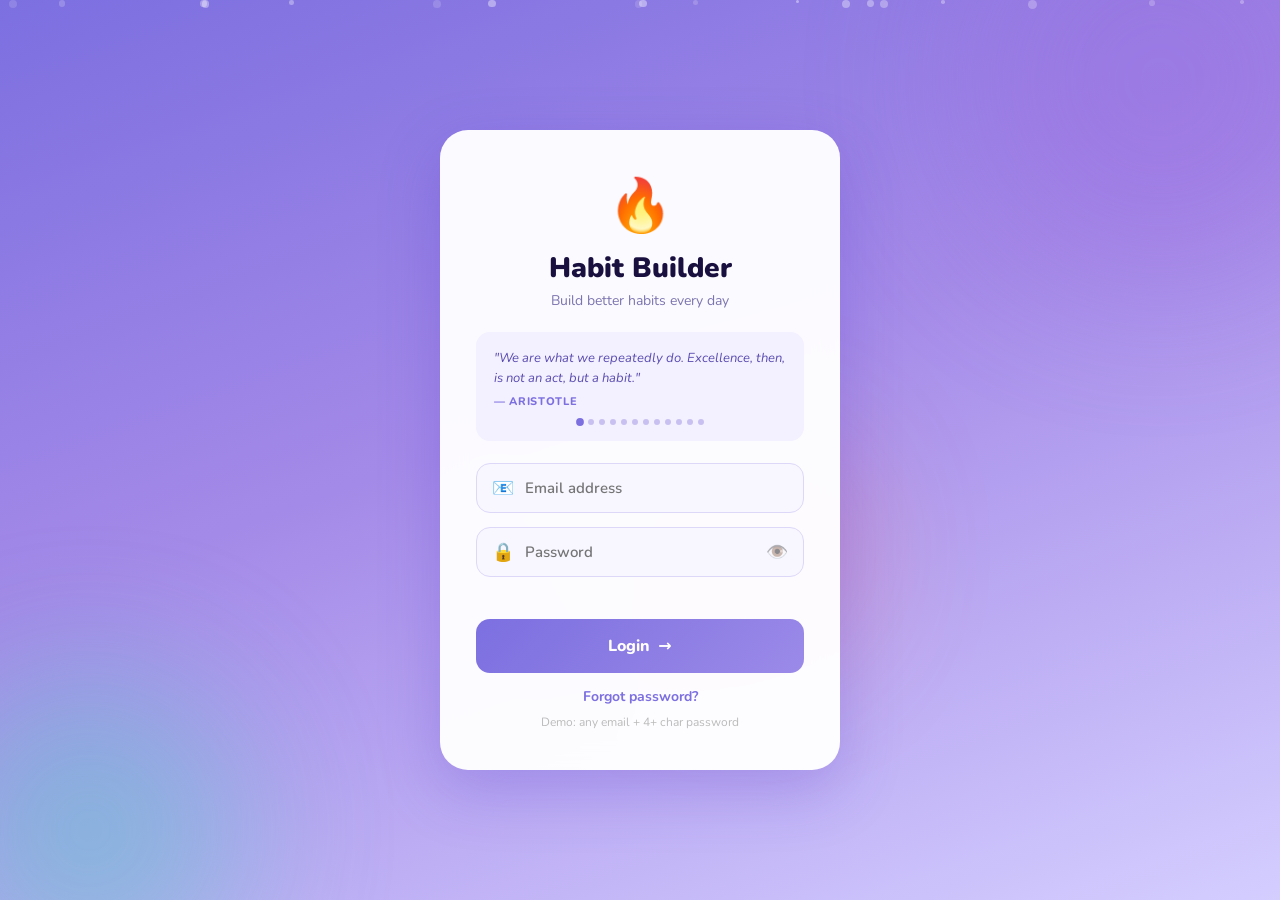
==== index.html @ f7f8a134 "Rename Index.html to index.html" ====
<!DOCTYPE html>
<html lang="en">
<head>
  <meta charset="UTF-8" />
  <meta name="viewport" content="width=device-width, initial-scale=1.0" />
  <title>Habit Builder — Login</title>
  <link rel="stylesheet" href="css/global.css" />
  <link rel="stylesheet" href="css/login.css" />
  <link rel="preconnect" href="https://fonts.googleapis.com" />
  <link href="https://fonts.googleapis.com/css2?family=Nunito:wght@400;600;700;800;900&display=swap" rel="stylesheet" />
</head>
<body>

  <!-- Animated background blobs -->
  <div class="blob blob-1"></div>
  <div class="blob blob-2"></div>
  <div class="blob blob-3"></div>

  <!-- Floating particles -->
  <div class="particles" id="particles"></div>

  <div class="login-wrapper">
    <div class="login-card" id="loginCard">

      <!-- Brand -->
      <div class="brand">
        <div class="brand-icon">🔥</div>
        <h1 class="brand-title">Habit Builder</h1>
        <p class="brand-sub">Build better habits every day</p>
      </div>

      <!-- Rotating Quote -->
      <div class="quote-box" id="quoteBox">
        <p class="quote-text" id="quoteText"></p>
        <p class="quote-author" id="quoteAuthor"></p>
        <div class="quote-dots" id="quoteDots"></div>
      </div>

      <!-- Login Form -->
      <div id="loginForm">
        <div class="input-group">
          <span class="input-icon">📧</span>
          <input type="email" id="emailInput" class="form-input" placeholder="Email address" autocomplete="off" />
        </div>
        <div class="input-group">
          <span class="input-icon">🔒</span>
          <input type="password" id="passwordInput" class="form-input" placeholder="Password" />
          <span class="toggle-pass" id="togglePass">👁️</span>
        </div>
        <p class="error-msg" id="errorMsg"></p>
        <button class="btn-login" id="loginBtn" onclick="handleLogin()">
          <span>Login</span>
          <span class="btn-arrow">→</span>
        </button>
        <p class="forgot-link" onclick="showForgot()">Forgot password?</p>
        <p class="demo-hint">Demo: any email + 4+ char password</p>
      </div>

      <!-- Forgot Password Form -->
      <div id="forgotForm" style="display:none">
        <p class="forgot-desc">Enter your email to receive a reset link.</p>
        <div class="input-group">
          <span class="input-icon">📧</span>
          <input type="email" id="forgotEmail" class="form-input" placeholder="Your email" />
        </div>
        <button class="btn-login" onclick="sendReset()">Send Reset Link</button>
        <p class="forgot-link" onclick="showLogin()">← Back to login</p>
      </div>

    </div>
  </div>

  <script src="js/quotes.js"></script>
  <script src="js/login.js"></script>
  <script src="js/particles.js"></script>
</body>
</html>
---- css/global.css ----
/* ===== global.css ===== */
@import url('https://fonts.googleapis.com/css2?family=Nunito:wght@400;600;700;800;900&display=swap');

:root {
  --accent: #7C6FE0;
  --accent-light: #9b8ae8;
  --accent-pale: #f0effe;
  --bg: #f0effe;
  --card: #ffffff;
  --text: #1a1040;
  --muted: #7c74b0;
  --border: #e8e6ff;
  --danger: #e74c3c;
  --success: #4ECDC4;
  --radius-sm: 10px;
  --radius-md: 16px;
  --radius-lg: 22px;
  --shadow: 0 2px 16px rgba(124,111,224,0.10);
  --shadow-lg: 0 8px 32px rgba(124,111,224,0.18);
  --transition: 0.22s cubic-bezier(.4,0,.2,1);
}

[data-theme="dark"] {
  --bg: #0f0f1a;
  --card: #1a1a2e;
  --text: #e8e6ff;
  --muted: #8b86b8;
  --border: #2e2b50;
  --accent-pale: #1e1d38;
  --shadow: 0 2px 16px rgba(0,0,0,0.35);
  --shadow-lg: 0 8px 32px rgba(0,0,0,0.5);
}

*, *::before, *::after { box-sizing: border-box; margin: 0; padding: 0; }

html { font-size: 16px; }

body {
  font-family: 'Nunito', system-ui, sans-serif;
  background: var(--bg);
  color: var(--text);
  min-height: 100vh;
  transition: background var(--transition), color var(--transition);
  overflow-x: hidden;
}

a { color: inherit; text-decoration: none; }
button { font-family: inherit; cursor: pointer; border: none; outline: none; }
input { font-family: inherit; }
input:focus { outline: none; }

/* ── Shared components ── */

.toast {
  position: fixed;
  bottom: 90px;
  left: 50%;
  transform: translateX(-50%) translateY(20px);
  background: var(--accent);
  color: #fff;
  padding: 11px 24px;
  border-radius: 50px;
  font-size: 14px;
  font-weight: 700;
  z-index: 9000;
  opacity: 0;
  pointer-events: none;
  white-space: nowrap;
  transition: opacity 0.3s, transform 0.3s;
  box-shadow: 0 4px 20px rgba(124,111,224,0.4);
}
.toast.show {
  opacity: 1;
  transform: translateX(-50%) translateY(0);
}
.toast.error { background: var(--danger); }

/* Modal */
.modal-overlay {
  position: fixed; inset: 0;
  background: rgba(0,0,0,0.5);
  z-index: 800;
  display: flex; align-items: flex-end; justify-content: center;
  opacity: 0; pointer-events: none;
  transition: opacity var(--transition);
}
.modal-overlay.open { opacity: 1; pointer-events: all; }

.modal-card {
  background: var(--card);
  border-radius: 24px 24px 0 0;
  padding: 28px 22px 40px;
  width: 100%; max-width: 480px;
  transform: translateY(40px);
  transition: transform var(--transition);
}
.modal-overlay.open .modal-card { transform: translateY(0); }

.modal-header {
  display: flex; justify-content: space-between; align-items: center;
  margin-bottom: 20px;
}
.modal-header h3 { font-size: 18px; font-weight: 800; color: var(--text); }
.close-btn {
  width: 32px; height: 32px; border-radius: 50%;
  background: var(--border); color: var(--muted);
  font-size: 14px; display: flex; align-items: center; justify-content: center;
}

.modal-input {
  width: 100%; padding: 14px 18px;
  border: 1.5px solid var(--border);
  border-radius: var(--radius-sm);
  font-size: 15px; font-weight: 600;
  background: var(--accent-pale); color: var(--text);
  margin-bottom: 18px;
  transition: border var(--transition);
}
.modal-input:focus { border-color: var(--accent); }

.modal-label {
  font-size: 12px; font-weight: 700; color: var(--muted);
  text-transform: uppercase; letter-spacing: .07em;
  margin-bottom: 10px;
}

.emoji-grid {
  display: flex; flex-wrap: wrap; gap: 8px; margin-bottom: 18px;
}
.emoji-item {
  width: 42px; height: 42px; border-radius: 12px;
  border: 2px solid var(--border);
  display: flex; align-items: center; justify-content: center;
  font-size: 20px; cursor: pointer;
  transition: border var(--transition), background var(--transition);
}
.emoji-item.selected { border-color: var(--accent); background: rgba(124,111,224,0.12); }

.color-grid {
  display: flex; flex-wrap: wrap; gap: 10px; margin-bottom: 22px;
}
.color-dot {
  width: 32px; height: 32px; border-radius: 50%; cursor: pointer;
  border: 3px solid transparent;
  transition: border var(--transition), transform var(--transition);
}
.color-dot.selected { border-color: var(--text); transform: scale(1.15); }

.btn-add {
  width: 100%; padding: 15px;
  border-radius: var(--radius-md);
  background: linear-gradient(135deg, var(--accent), var(--accent-light));
  color: #fff; font-size: 16px; font-weight: 800;
  transition: transform var(--transition), box-shadow var(--transition);
}
.btn-add:hover { transform: scale(1.02); box-shadow: 0 6px 24px rgba(124,111,224,0.35); }

.modal-actions { display: flex; gap: 10px; }
.btn-delete {
  flex: 1; padding: 14px;
  border-radius: var(--radius-md);
  border: 1.5px solid var(--danger);
  background: transparent; color: var(--danger);
  font-size: 14px; font-weight: 800;
  transition: background var(--transition);
}
.btn-delete:hover { background: rgba(231,76,60,0.08); }
.btn-save {
  flex: 2; padding: 14px;
  border-radius: var(--radius-md);
  background: linear-gradient(135deg, var(--accent), var(--accent-light));
  color: #fff; font-size: 14px; font-weight: 800;
  border: 1.5px solid transparent;
  transition: transform var(--transition);
}
.btn-save:hover { transform: scale(1.02); }

/* Progress bar */
.progress-bar {
  height: 6px; border-radius: 6px;
  background: var(--border); overflow: hidden; margin-top: 10px;
}
.progress-fill {
  height: 100%; border-radius: 6px;
  background: linear-gradient(90deg, var(--accent), var(--success));
  transition: width 0.6s cubic-bezier(.4,0,.2,1);
}

/* Empty state */
.empty-state {
  text-align: center; padding: 48px 20px; color: var(--muted);
}
.empty-emoji { font-size: 52px; margin-bottom: 12px; }
.empty-state p { font-size: 15px; line-height: 1.6; }
---- css/login.css ----
/* ===== login.css ===== */

body {
  background: linear-gradient(160deg, #7C6FE0 0%, #a48ae8 45%, #d4ceff 100%);
  min-height: 100vh;
  display: flex;
  align-items: center;
  justify-content: center;
  overflow: hidden;
}

/* Animated gradient blobs */
.blob {
  position: fixed;
  border-radius: 50%;
  filter: blur(80px);
  opacity: 0.45;
  animation: blobFloat 8s ease-in-out infinite;
  pointer-events: none;
}
.blob-1 {
  width: 400px; height: 400px;
  background: #9b6fe0;
  top: -120px; right: -80px;
  animation-delay: 0s;
}
.blob-2 {
  width: 300px; height: 300px;
  background: #4ecdc4;
  bottom: -80px; left: -60px;
  animation-delay: -3s;
}
.blob-3 {
  width: 200px; height: 200px;
  background: #ff6b6b;
  top: 50%; left: 50%;
  animation-delay: -5s;
}

@keyframes blobFloat {
  0%, 100% { transform: translate(0, 0) scale(1); }
  33% { transform: translate(20px, -20px) scale(1.05); }
  66% { transform: translate(-15px, 15px) scale(0.97); }
}

/* Particles */
.particles { position: fixed; inset: 0; pointer-events: none; }
.particle {
  position: absolute;
  width: 6px; height: 6px;
  border-radius: 50%;
  background: rgba(255,255,255,0.6);
  animation: particleDrift linear infinite;
}
@keyframes particleDrift {
  0%   { transform: translateY(100vh) scale(0); opacity: 0; }
  10%  { opacity: 1; }
  90%  { opacity: 1; }
  100% { transform: translateY(-100px) scale(1); opacity: 0; }
}

/* Login wrapper & card */
.login-wrapper {
  width: 100%; max-width: 440px;
  padding: 20px;
  position: relative; z-index: 10;
  animation: slideUp 0.6s cubic-bezier(.4,0,.2,1) both;
}
@keyframes slideUp {
  from { opacity: 0; transform: translateY(32px); }
  to   { opacity: 1; transform: translateY(0); }
}

.login-card {
  background: rgba(255,255,255,0.96);
  border-radius: 28px;
  padding: 40px 36px;
  box-shadow: 0 20px 60px rgba(80,50,200,0.25);
  backdrop-filter: blur(12px);
}

/* Brand */
.brand { text-align: center; margin-bottom: 22px; }
.brand-icon {
  font-size: 52px;
  display: block; margin-bottom: 8px;
  animation: iconPop 0.8s cubic-bezier(.4,0,.2,1) both 0.2s;
}
@keyframes iconPop {
  0%   { transform: scale(0) rotate(-20deg); opacity: 0; }
  80%  { transform: scale(1.1) rotate(4deg); }
  100% { transform: scale(1) rotate(0); opacity: 1; }
}
.brand-title { font-size: 28px; font-weight: 900; color: #1a1040; margin-bottom: 4px; }
.brand-sub   { font-size: 14px; color: #7c74b0; }

/* Quote box */
.quote-box {
  background: #f3f0ff;
  border-radius: 14px;
  padding: 16px 18px;
  margin-bottom: 22px;
  min-height: 86px;
  display: flex;
  flex-direction: column;
  justify-content: center;
  position: relative;
  overflow: hidden;
}
.quote-text {
  font-size: 13px; font-style: italic;
  color: #5a4db0; line-height: 1.55;
  transition: opacity 0.5s, transform 0.5s;
}
.quote-text.fade-out { opacity: 0; transform: translateY(-8px); }
.quote-text.fade-in  { opacity: 1; transform: translateY(0); }
.quote-author {
  font-size: 11px; font-weight: 800;
  color: var(--accent, #7C6FE0);
  margin-top: 6px;
  text-transform: uppercase; letter-spacing: .06em;
}
.quote-dots {
  display: flex; gap: 5px;
  justify-content: center; margin-top: 10px;
}
.quote-dot {
  width: 6px; height: 6px; border-radius: 50%;
  background: #c8c0f0;
  transition: background 0.3s, transform 0.3s;
}
.quote-dot.active { background: #7C6FE0; transform: scale(1.3); }

/* Input group */
.input-group {
  position: relative;
  margin-bottom: 14px;
}
.input-icon {
  position: absolute; left: 16px; top: 50%;
  transform: translateY(-50%); font-size: 18px;
  pointer-events: none;
}
.form-input {
  width: 100%; padding: 14px 18px 14px 48px;
  border-radius: 14px;
  border: 1.5px solid #ddd8f8;
  font-size: 15px; font-weight: 600;
  background: #f8f6ff; color: #1a1040;
  transition: border 0.2s, box-shadow 0.2s;
}
.form-input:focus {
  border-color: #7C6FE0;
  box-shadow: 0 0 0 3px rgba(124,111,224,0.15);
}
.toggle-pass {
  position: absolute; right: 16px; top: 50%;
  transform: translateY(-50%);
  cursor: pointer; font-size: 18px; opacity: 0.5;
  transition: opacity 0.2s;
}
.toggle-pass:hover { opacity: 1; }

.error-msg {
  color: #e74c3c; font-size: 13px; font-weight: 600;
  text-align: center; margin-bottom: 10px; min-height: 18px;
}

/* Login button */
.btn-login {
  width: 100%; padding: 16px;
  border-radius: 14px;
  background: linear-gradient(135deg, #7C6FE0, #9b8ae8);
  color: #fff; font-size: 16px; font-weight: 800;
  display: flex; align-items: center; justify-content: center; gap: 8px;
  transition: transform 0.15s, box-shadow 0.15s;
  border: none;
}
.btn-login:hover { transform: scale(1.02); box-shadow: 0 8px 28px rgba(124,111,224,0.4); }
.btn-login:active { transform: scale(0.98); }
.btn-arrow { transition: transform 0.2s; }
.btn-login:hover .btn-arrow { transform: translateX(4px); }

.forgot-link {
  text-align: center; color: #7C6FE0; cursor: pointer;
  font-size: 14px; font-weight: 700; margin-top: 14px;
  transition: opacity 0.2s;
}
.forgot-link:hover { opacity: 0.7; }

.demo-hint {
  text-align: center; color: #bbb;
  font-size: 12px; margin-top: 8px;
}

.forgot-desc { font-size: 14px; color: #7c74b0; margin-bottom: 14px; }
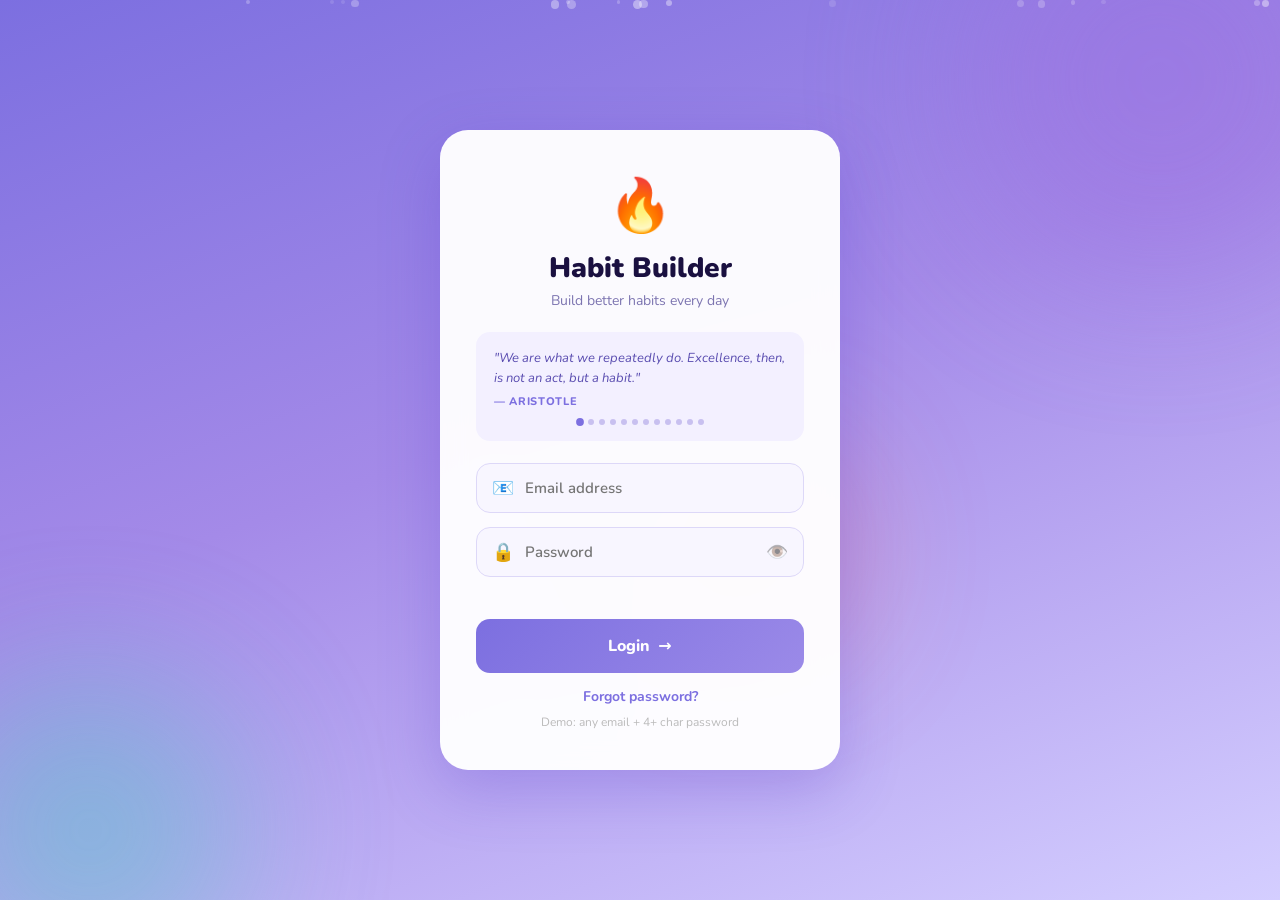
==== commit f35875a3: "Create index.html" ====
--- a/index.html
+++ b/index.html
@@ -1,77 +1,77 @@
-<!DOCTYPE html>
-<html lang="en">
-<head>
-  <meta charset="UTF-8" />
-  <meta name="viewport" content="width=device-width, initial-scale=1.0" />
-  <title>Habit Builder — Login</title>
-  <link rel="stylesheet" href="css/global.css" />
-  <link rel="stylesheet" href="css/login.css" />
-  <link rel="preconnect" href="https://fonts.googleapis.com" />
-  <link href="https://fonts.googleapis.com/css2?family=Nunito:wght@400;600;700;800;900&display=swap" rel="stylesheet" />
-</head>
-<body>
-
-  <!-- Animated background blobs -->
-  <div class="blob blob-1"></div>
-  <div class="blob blob-2"></div>
-  <div class="blob blob-3"></div>
-
-  <!-- Floating particles -->
-  <div class="particles" id="particles"></div>
-
-  <div class="login-wrapper">
-    <div class="login-card" id="loginCard">
-
-      <!-- Brand -->
-      <div class="brand">
-        <div class="brand-icon">🔥</div>
-        <h1 class="brand-title">Habit Builder</h1>
-        <p class="brand-sub">Build better habits every day</p>
-      </div>
-
-      <!-- Rotating Quote -->
-      <div class="quote-box" id="quoteBox">
-        <p class="quote-text" id="quoteText"></p>
-        <p class="quote-author" id="quoteAuthor"></p>
-        <div class="quote-dots" id="quoteDots"></div>
-      </div>
-
-      <!-- Login Form -->
-      <div id="loginForm">
-        <div class="input-group">
-          <span class="input-icon">📧</span>
-          <input type="email" id="emailInput" class="form-input" placeholder="Email address" autocomplete="off" />
-        </div>
-        <div class="input-group">
-          <span class="input-icon">🔒</span>
-          <input type="password" id="passwordInput" class="form-input" placeholder="Password" />
-          <span class="toggle-pass" id="togglePass">👁️</span>
-        </div>
-        <p class="error-msg" id="errorMsg"></p>
-        <button class="btn-login" id="loginBtn" onclick="handleLogin()">
-          <span>Login</span>
-          <span class="btn-arrow">→</span>
-        </button>
-        <p class="forgot-link" onclick="showForgot()">Forgot password?</p>
-        <p class="demo-hint">Demo: any email + 4+ char password</p>
-      </div>
-
-      <!-- Forgot Password Form -->
-      <div id="forgotForm" style="display:none">
-        <p class="forgot-desc">Enter your email to receive a reset link.</p>
-        <div class="input-group">
-          <span class="input-icon">📧</span>
-          <input type="email" id="forgotEmail" class="form-input" placeholder="Your email" />
-        </div>
-        <button class="btn-login" onclick="sendReset()">Send Reset Link</button>
-        <p class="forgot-link" onclick="showLogin()">← Back to login</p>
-      </div>
-
-    </div>
-  </div>
-
-  <script src="js/quotes.js"></script>
-  <script src="js/login.js"></script>
-  <script src="js/particles.js"></script>
-</body>
-</html>
+<!DOCTYPE html>
+<html lang="en">
+<head>
+  <meta charset="UTF-8" />
+  <meta name="viewport" content="width=device-width, initial-scale=1.0" />
+  <title>Habit Builder — Login</title>
+  <link rel="stylesheet" href="css/global.css" />
+  <link rel="stylesheet" href="css/login.css" />
+  <link rel="preconnect" href="https://fonts.googleapis.com" />
+  <link href="https://fonts.googleapis.com/css2?family=Nunito:wght@400;600;700;800;900&display=swap" rel="stylesheet" />
+</head>
+<body>
+
+  <!-- Animated background blobs -->
+  <div class="blob blob-1"></div>
+  <div class="blob blob-2"></div>
+  <div class="blob blob-3"></div>
+
+  <!-- Floating particles -->
+  <div class="particles" id="particles"></div>
+
+  <div class="login-wrapper">
+    <div class="login-card" id="loginCard">
+
+      <!-- Brand -->
+      <div class="brand">
+        <div class="brand-icon">🔥</div>
+        <h1 class="brand-title">Habit Builder</h1>
+        <p class="brand-sub">Build better habits every day</p>
+      </div>
+
+      <!-- Rotating Quote -->
+      <div class="quote-box" id="quoteBox">
+        <p class="quote-text" id="quoteText"></p>
+        <p class="quote-author" id="quoteAuthor"></p>
+        <div class="quote-dots" id="quoteDots"></div>
+      </div>
+
+      <!-- Login Form -->
+      <div id="loginForm">
+        <div class="input-group">
+          <span class="input-icon">📧</span>
+          <input type="email" id="emailInput" class="form-input" placeholder="Email address" autocomplete="off" />
+        </div>
+        <div class="input-group">
+          <span class="input-icon">🔒</span>
+          <input type="password" id="passwordInput" class="form-input" placeholder="Password" />
+          <span class="toggle-pass" id="togglePass">👁️</span>
+        </div>
+        <p class="error-msg" id="errorMsg"></p>
+        <button class="btn-login" id="loginBtn" onclick="handleLogin()">
+          <span>Login</span>
+          <span class="btn-arrow">→</span>
+        </button>
+        <p class="forgot-link" onclick="showForgot()">Forgot password?</p>
+        <p class="demo-hint">Demo: any email + 4+ char password</p>
+      </div>
+
+      <!-- Forgot Password Form -->
+      <div id="forgotForm" style="display:none">
+        <p class="forgot-desc">Enter your email to receive a reset link.</p>
+        <div class="input-group">
+          <span class="input-icon">📧</span>
+          <input type="email" id="forgotEmail" class="form-input" placeholder="Your email" />
+        </div>
+        <button class="btn-login" onclick="sendReset()">Send Reset Link</button>
+        <p class="forgot-link" onclick="showLogin()">← Back to login</p>
+      </div>
+
+    </div>
+  </div>
+
+  <script src="js/quotes.js"></script>
+  <script src="js/login.js"></script>
+  <script src="js/particles.js"></script>
+</body>
+</html>
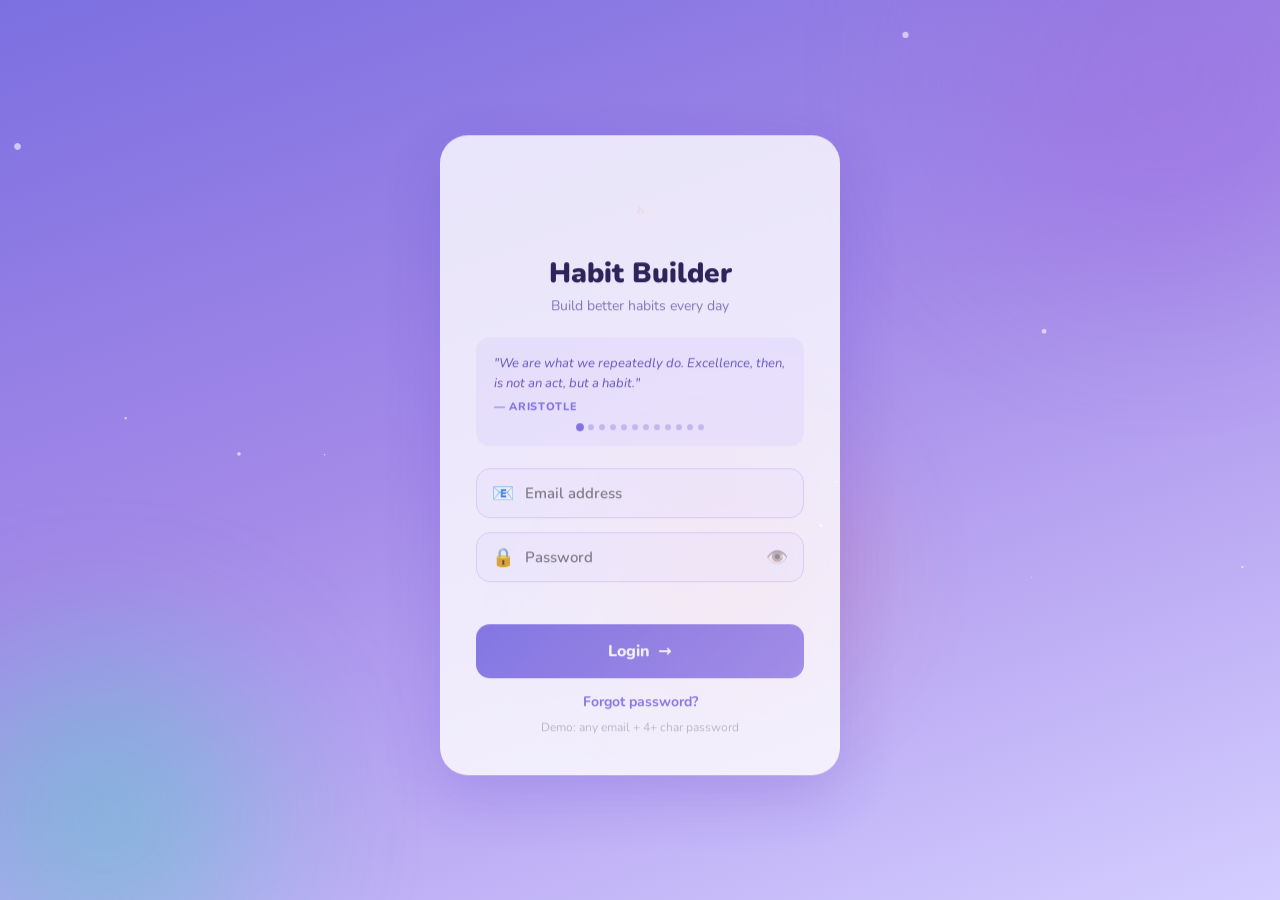
==== commit 7967260c: "Update index.html" ====
--- a/index.html
+++ b/index.html
@@ -1,77 +1,11 @@
 <!DOCTYPE html>
 <html lang="en">
 <head>
-  <meta charset="UTF-8" />
-  <meta name="viewport" content="width=device-width, initial-scale=1.0" />
-  <title>Habit Builder — Login</title>
-  <link rel="stylesheet" href="css/global.css" />
-  <link rel="stylesheet" href="css/login.css" />
-  <link rel="preconnect" href="https://fonts.googleapis.com" />
-  <link href="https://fonts.googleapis.com/css2?family=Nunito:wght@400;600;700;800;900&display=swap" rel="stylesheet" />
+<meta charset="UTF-8" />
+<meta http-equiv="refresh" content="0; url=Index.html" />
+<title>Redirecting...</title>
 </head>
 <body>
-
-  <!-- Animated background blobs -->
-  <div class="blob blob-1"></div>
-  <div class="blob blob-2"></div>
-  <div class="blob blob-3"></div>
-
-  <!-- Floating particles -->
-  <div class="particles" id="particles"></div>
-
-  <div class="login-wrapper">
-    <div class="login-card" id="loginCard">
-
-      <!-- Brand -->
-      <div class="brand">
-        <div class="brand-icon">🔥</div>
-        <h1 class="brand-title">Habit Builder</h1>
-        <p class="brand-sub">Build better habits every day</p>
-      </div>
-
-      <!-- Rotating Quote -->
-      <div class="quote-box" id="quoteBox">
-        <p class="quote-text" id="quoteText"></p>
-        <p class="quote-author" id="quoteAuthor"></p>
-        <div class="quote-dots" id="quoteDots"></div>
-      </div>
-
-      <!-- Login Form -->
-      <div id="loginForm">
-        <div class="input-group">
-          <span class="input-icon">📧</span>
-          <input type="email" id="emailInput" class="form-input" placeholder="Email address" autocomplete="off" />
-        </div>
-        <div class="input-group">
-          <span class="input-icon">🔒</span>
-          <input type="password" id="passwordInput" class="form-input" placeholder="Password" />
-          <span class="toggle-pass" id="togglePass">👁️</span>
-        </div>
-        <p class="error-msg" id="errorMsg"></p>
-        <button class="btn-login" id="loginBtn" onclick="handleLogin()">
-          <span>Login</span>
-          <span class="btn-arrow">→</span>
-        </button>
-        <p class="forgot-link" onclick="showForgot()">Forgot password?</p>
-        <p class="demo-hint">Demo: any email + 4+ char password</p>
-      </div>
-
-      <!-- Forgot Password Form -->
-      <div id="forgotForm" style="display:none">
-        <p class="forgot-desc">Enter your email to receive a reset link.</p>
-        <div class="input-group">
-          <span class="input-icon">📧</span>
-          <input type="email" id="forgotEmail" class="form-input" placeholder="Your email" />
-        </div>
-        <button class="btn-login" onclick="sendReset()">Send Reset Link</button>
-        <p class="forgot-link" onclick="showLogin()">← Back to login</p>
-      </div>
-
-    </div>
-  </div>
-
-  <script src="js/quotes.js"></script>
-  <script src="js/login.js"></script>
-  <script src="js/particles.js"></script>
+<p>Loading... <a href="Index.html">Click here if not redirected</a></p>
 </body>
 </html>
